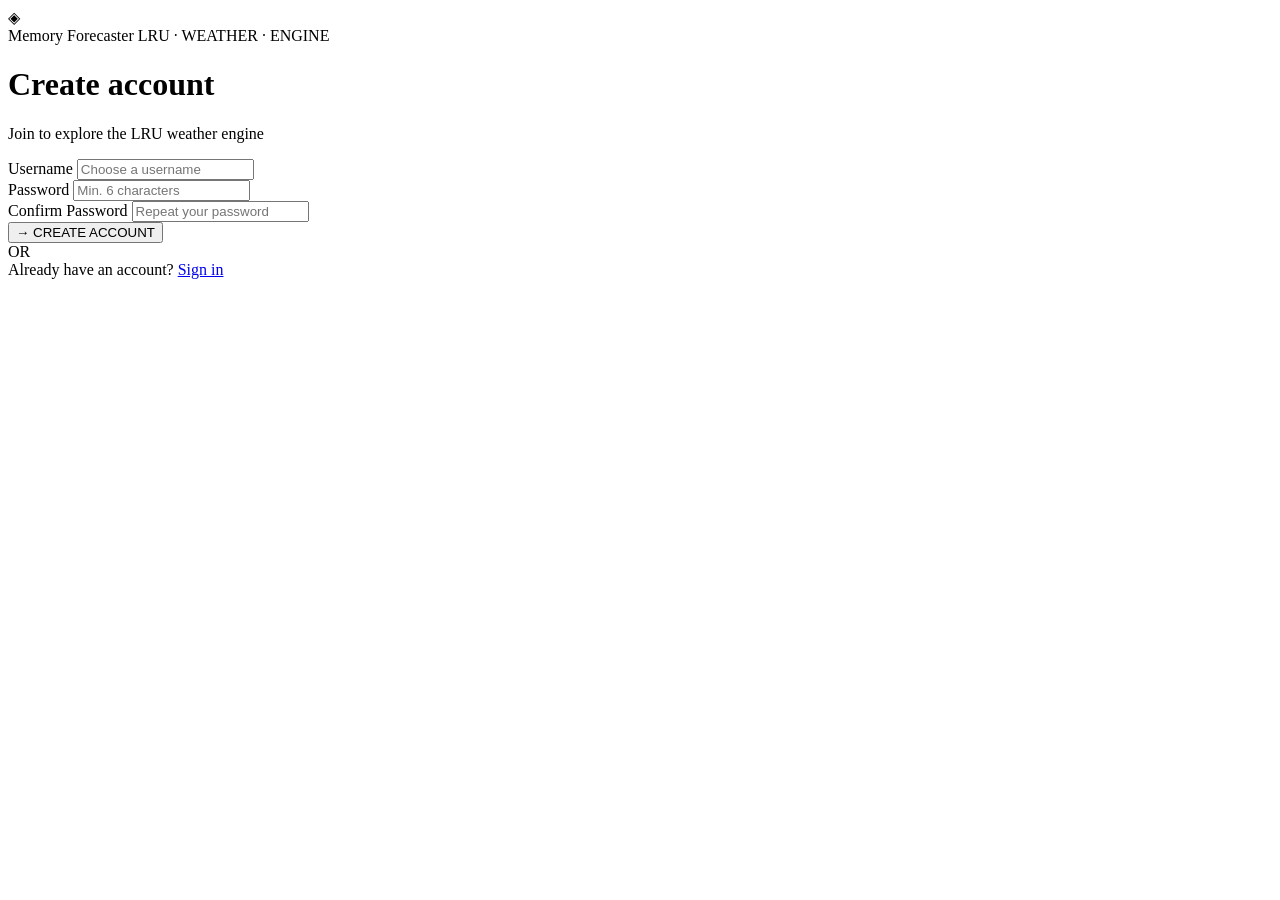
==== frontend/register.html @ c1fd7a1a "Add registration page HTML structure This file contains the HTML structure for the registration page" ====
<!DOCTYPE html>
<html lang="en">
<head>
  <meta charset="UTF-8"/>
  <meta name="viewport" content="width=device-width, initial-scale=1.0"/>
  <title>Memory Forecaster — Register</title>
  <link href="https://fonts.googleapis.com/css2?family=Cormorant+Garamond:ital,wght@0,400;0,600;0,700;1,400;1,700&family=DM+Mono:wght@300;400;500&display=swap" rel="stylesheet"/>
  <link rel="stylesheet" href="auth.css" />
</head>
<body>
  <div class="blob blob-1"></div>
  <div class="blob blob-2"></div>
  <div class="blob blob-3"></div>

  <div class="card">
    <div class="brand">
      <div class="brand-mark">◈</div>
      <div class="brand-text">
        <span class="brand-name">Memory Forecaster</span>
        <span class="brand-sub">LRU · WEATHER · ENGINE</span>
      </div>
    </div>

    <h1>Create account</h1>
    <p class="subtitle">Join to explore the LRU weather engine</p>

    <div class="error-msg"   id="error-msg"></div>
    <div class="success-msg" id="success-msg"></div>

    <div class="field">
      <label>Username</label>
      <input type="text" id="reg-username" placeholder="Choose a username" autocomplete="username"/>
    </div>
    <div class="field">
      <label>Password</label>
      <input type="password" id="reg-password" placeholder="Min. 6 characters" oninput="checkStrength(this.value)" autocomplete="new-password"/>
      <div class="strength-wrap"><div class="strength-bar" id="strength-bar"></div></div>
      <div class="strength-lbl" id="strength-lbl"></div>
    </div>
    <div class="field">
      <label>Confirm Password</label>
      <input type="password" id="reg-confirm" placeholder="Repeat your password" autocomplete="new-password"/>
    </div>

    <button class="btn-submit" onclick="handleRegister()">→ CREATE ACCOUNT</button>

    <div class="divider"><span>OR</span></div>
    <div class="link-row">Already have an account? <a href="login.html">Sign in</a></div>
  </div>

  <script>
    const USERS_KEY='mf_users',SESSION_KEY='mf_session';
    function getUsers(){const u=JSON.parse(localStorage.getItem(USERS_KEY)||'{}');if(!u['admin']){u['admin']={password:'admin1234',role:'ADMIN',avatar:'A'};localStorage.setItem(USERS_KEY,JSON.stringify(u));}return u;}
    function checkStrength(pw){
      const bar=document.getElementById('strength-bar'),lbl=document.getElementById('strength-lbl');
      if(!pw){bar.style.width='0%';lbl.textContent='';return;}
      let s=0;if(pw.length>=6)s++;if(pw.length>=10)s++;if(/[A-Z]/.test(pw))s++;if(/[0-9]/.test(pw))s++;if(/[^A-Za-z0-9]/.test(pw))s++;
      const L=[{w:'20%',c:'#b23a48',t:'Weak'},{w:'40%',c:'#c96040',t:'Fair'},{w:'60%',c:'#c89040',t:'Moderate'},{w:'80%',c:'#708840',t:'Strong'},{w:'100%',c:'#508040',t:'Very strong'}];
      const l=L[Math.min(s-1,4)]||L[0];bar.style.width=l.w;bar.style.background=l.c;lbl.textContent=l.t;lbl.style.color=l.c;
    }
    function handleRegister(){
      const username=document.getElementById('reg-username').value.trim().toLowerCase();
      const password=document.getElementById('reg-password').value;
      const confirm=document.getElementById('reg-confirm').value;
      const err=document.getElementById('error-msg'),suc=document.getElementById('success-msg');
      err.style.display='none';suc.style.display='none';
      if(!username||!password||!confirm){err.textContent='⚠ Please fill in all fields.';err.style.display='block';return;}
      if(username.length<3){err.textContent='⚠ Username must be at least 3 characters.';err.style.display='block';return;}
      if(password.length<6){err.textContent='⚠ Password must be at least 6 characters.';err.style.display='block';return;}
      if(password!==confirm){err.textContent='⚠ Passwords do not match.';err.style.display='block';return;}
      const users=getUsers();
      if(users[username]){err.textContent='⚠ Username already taken.';err.style.display='block';return;}
      users[username]={password,role:'USER',avatar:username[0].toUpperCase()};
      localStorage.setItem(USERS_KEY,JSON.stringify(users));
      suc.textContent='✓ Account created! Redirecting…';suc.style.display='block';
      setTimeout(()=>window.location.href='login.html',1400);
    }
    document.addEventListener('keydown',e=>{if(e.key==='Enter')handleRegister();});
    if(localStorage.getItem(SESSION_KEY))window.location.href='index.html';
    getUsers();
  </script>
</body>
</html>
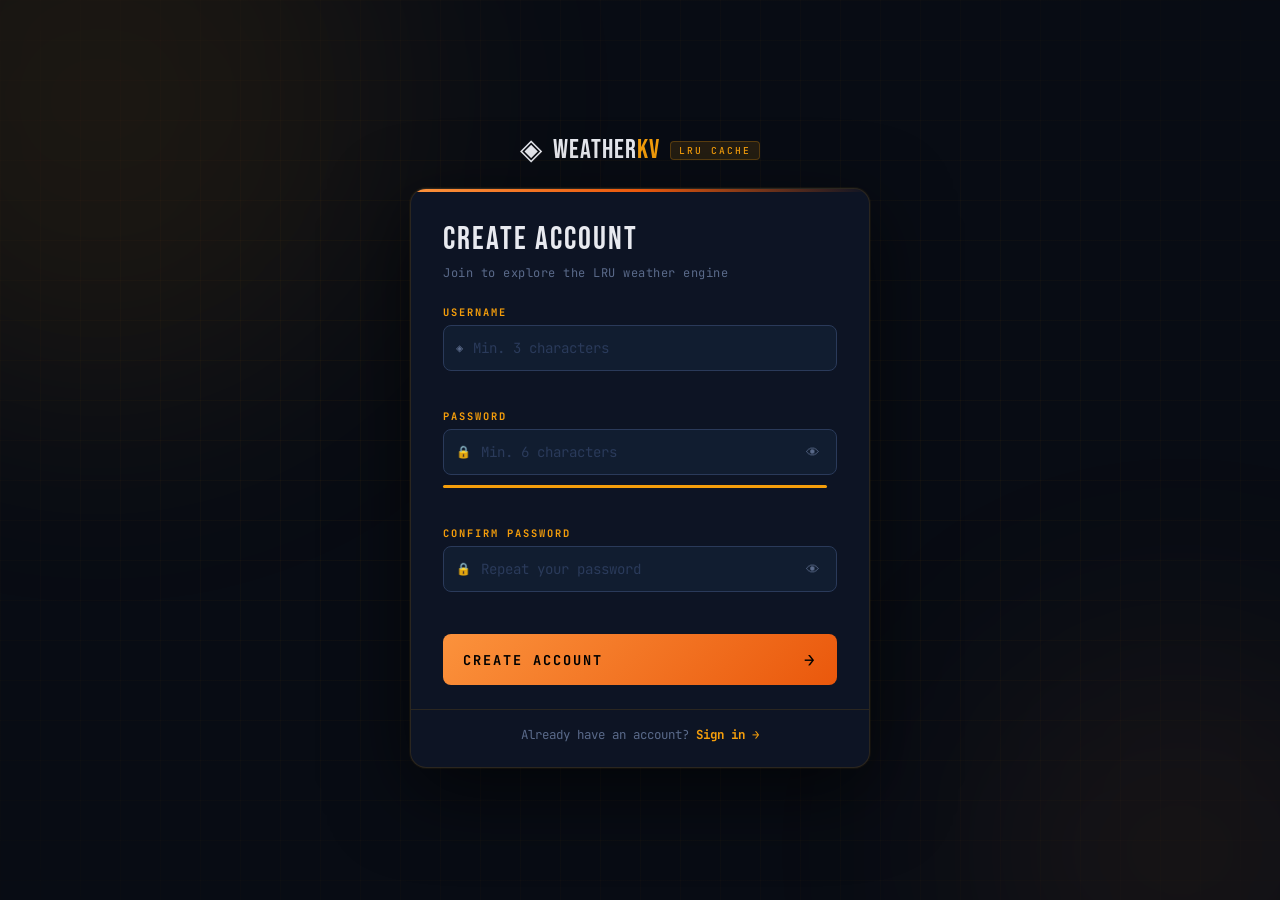
==== commit 77d9e180: "fix: resolve all broken functionality and update README - backend/main.py: remove duplicate FastAPI " ====
--- a/frontend/register.html
+++ b/frontend/register.html
@@ -4,79 +4,147 @@
   <meta charset="UTF-8"/>
   <meta name="viewport" content="width=device-width, initial-scale=1.0"/>
   <title>Memory Forecaster — Register</title>
-  <link href="https://fonts.googleapis.com/css2?family=Cormorant+Garamond:ital,wght@0,400;0,600;0,700;1,400;1,700&family=DM+Mono:wght@300;400;500&display=swap" rel="stylesheet"/>
+  <link href="https://fonts.googleapis.com/css2?family=JetBrains+Mono:wght@300;400;500;700&family=Bebas+Neue&display=swap" rel="stylesheet"/>
   <link rel="stylesheet" href="auth.css" />
 </head>
 <body>
-  <div class="blob blob-1"></div>
-  <div class="blob blob-2"></div>
-  <div class="blob blob-3"></div>
+  <div class="grid-bg"></div>
+  <div class="glow glow-a"></div>
+  <div class="glow glow-b"></div>
 
-  <div class="card">
-    <div class="brand">
-      <div class="brand-mark">◈</div>
-      <div class="brand-text">
-        <span class="brand-name">Memory Forecaster</span>
-        <span class="brand-sub">LRU · WEATHER · ENGINE</span>
+  <div class="auth-wrapper">
+
+    <div class="auth-brand">
+      <span class="brand-icon">◈</span>
+      <span class="brand-name">Weather<span class="brand-kv">KV</span></span>
+      <span class="brand-tag">LRU CACHE</span>
+    </div>
+
+    <div class="auth-card">
+      <div class="card-accent-line register"></div>
+      <div class="card-header">
+        <div class="card-title">CREATE ACCOUNT</div>
+        <div class="card-sub">Join to explore the LRU weather engine</div>
+      </div>
+
+      <div class="auth-form">
+        <div class="auth-msg error hidden" id="error-msg"></div>
+        <div class="auth-msg success hidden" id="success-msg"></div>
+
+        <div class="field-group">
+          <label class="field-label">USERNAME</label>
+          <div class="field-wrap">
+            <span class="field-icon">◈</span>
+            <input type="text" id="reg-username" class="field-input" placeholder="Min. 3 characters" autocomplete="username"/>
+          </div>
+          <div class="field-err" id="username-err"></div>
+        </div>
+
+        <div class="field-group">
+          <label class="field-label">PASSWORD</label>
+          <div class="field-wrap">
+            <span class="field-icon">🔒</span>
+            <input type="password" id="reg-password" class="field-input" placeholder="Min. 6 characters"
+              oninput="checkStrength(this.value)" autocomplete="new-password"/>
+            <button type="button" class="eye-btn" id="eye-pw" onclick="togglePw('reg-password','eye-pw')">👁</button>
+          </div>
+          <div class="strength-bar-wrap">
+            <div class="strength-bar" id="strength-bar" style="width:0%"></div>
+            <span class="strength-label" id="strength-lbl"></span>
+          </div>
+          <div class="field-err" id="password-err"></div>
+        </div>
+
+        <div class="field-group">
+          <label class="field-label">CONFIRM PASSWORD</label>
+          <div class="field-wrap">
+            <span class="field-icon">🔒</span>
+            <input type="password" id="reg-confirm" class="field-input" placeholder="Repeat your password" autocomplete="new-password"/>
+            <button type="button" class="eye-btn" id="eye-cf" onclick="togglePw('reg-confirm','eye-cf')">👁</button>
+          </div>
+          <div class="field-err" id="confirm-err"></div>
+        </div>
+
+        <button class="btn-primary register" type="button" onclick="handleRegister()">
+          <span>CREATE ACCOUNT</span>
+          <span class="btn-arrow">→</span>
+        </button>
+      </div>
+
+      <div class="card-footer">
+        Already have an account? <a href="login.html" class="link-main">Sign in →</a>
       </div>
     </div>
 
-    <h1>Create account</h1>
-    <p class="subtitle">Join to explore the LRU weather engine</p>
-
-    <div class="error-msg"   id="error-msg"></div>
-    <div class="success-msg" id="success-msg"></div>
-
-    <div class="field">
-      <label>Username</label>
-      <input type="text" id="reg-username" placeholder="Choose a username" autocomplete="username"/>
-    </div>
-    <div class="field">
-      <label>Password</label>
-      <input type="password" id="reg-password" placeholder="Min. 6 characters" oninput="checkStrength(this.value)" autocomplete="new-password"/>
-      <div class="strength-wrap"><div class="strength-bar" id="strength-bar"></div></div>
-      <div class="strength-lbl" id="strength-lbl"></div>
-    </div>
-    <div class="field">
-      <label>Confirm Password</label>
-      <input type="password" id="reg-confirm" placeholder="Repeat your password" autocomplete="new-password"/>
-    </div>
-
-    <button class="btn-submit" onclick="handleRegister()">→ CREATE ACCOUNT</button>
-
-    <div class="divider"><span>OR</span></div>
-    <div class="link-row">Already have an account? <a href="login.html">Sign in</a></div>
   </div>
 
   <script>
-    const USERS_KEY='mf_users',SESSION_KEY='mf_session';
-    function getUsers(){const u=JSON.parse(localStorage.getItem(USERS_KEY)||'{}');if(!u['admin']){u['admin']={password:'admin1234',role:'ADMIN',avatar:'A'};localStorage.setItem(USERS_KEY,JSON.stringify(u));}return u;}
-    function checkStrength(pw){
-      const bar=document.getElementById('strength-bar'),lbl=document.getElementById('strength-lbl');
-      if(!pw){bar.style.width='0%';lbl.textContent='';return;}
-      let s=0;if(pw.length>=6)s++;if(pw.length>=10)s++;if(/[A-Z]/.test(pw))s++;if(/[0-9]/.test(pw))s++;if(/[^A-Za-z0-9]/.test(pw))s++;
-      const L=[{w:'20%',c:'#b23a48',t:'Weak'},{w:'40%',c:'#c96040',t:'Fair'},{w:'60%',c:'#c89040',t:'Moderate'},{w:'80%',c:'#708840',t:'Strong'},{w:'100%',c:'#508040',t:'Very strong'}];
-      const l=L[Math.min(s-1,4)]||L[0];bar.style.width=l.w;bar.style.background=l.c;lbl.textContent=l.t;lbl.style.color=l.c;
+    const USERS_KEY = 'mf_users', SESSION_KEY = 'mf_session';
+
+    function getUsers() {
+      const u = JSON.parse(localStorage.getItem(USERS_KEY) || '{}');
+      if (!u['admin']) { u['admin'] = { password: 'admin1234', role: 'ADMIN', avatar: 'A' }; localStorage.setItem(USERS_KEY, JSON.stringify(u)); }
+      return u;
     }
-    function handleRegister(){
-      const username=document.getElementById('reg-username').value.trim().toLowerCase();
-      const password=document.getElementById('reg-password').value;
-      const confirm=document.getElementById('reg-confirm').value;
-      const err=document.getElementById('error-msg'),suc=document.getElementById('success-msg');
-      err.style.display='none';suc.style.display='none';
-      if(!username||!password||!confirm){err.textContent='⚠ Please fill in all fields.';err.style.display='block';return;}
-      if(username.length<3){err.textContent='⚠ Username must be at least 3 characters.';err.style.display='block';return;}
-      if(password.length<6){err.textContent='⚠ Password must be at least 6 characters.';err.style.display='block';return;}
-      if(password!==confirm){err.textContent='⚠ Passwords do not match.';err.style.display='block';return;}
-      const users=getUsers();
-      if(users[username]){err.textContent='⚠ Username already taken.';err.style.display='block';return;}
-      users[username]={password,role:'USER',avatar:username[0].toUpperCase()};
-      localStorage.setItem(USERS_KEY,JSON.stringify(users));
-      suc.textContent='✓ Account created! Redirecting…';suc.style.display='block';
-      setTimeout(()=>window.location.href='login.html',1400);
+
+    function togglePw(inputId, btnId) {
+      const pw = document.getElementById(inputId);
+      const btn = document.getElementById(btnId);
+      if (pw.type === 'password') { pw.type = 'text'; btn.textContent = '🙈'; }
+      else { pw.type = 'password'; btn.textContent = '👁'; }
     }
-    document.addEventListener('keydown',e=>{if(e.key==='Enter')handleRegister();});
-    if(localStorage.getItem(SESSION_KEY))window.location.href='index.html';
+
+    function checkStrength(pw) {
+      const bar = document.getElementById('strength-bar');
+      const lbl = document.getElementById('strength-lbl');
+      if (!pw) { bar.style.width = '0%'; lbl.textContent = ''; return; }
+      let s = 0;
+      if (pw.length >= 6) s++;
+      if (pw.length >= 10) s++;
+      if (/[A-Z]/.test(pw)) s++;
+      if (/[0-9]/.test(pw)) s++;
+      if (/[^A-Za-z0-9]/.test(pw)) s++;
+      const L = [
+        { w: '20%', c: '#ef4444', t: 'WEAK' },
+        { w: '40%', c: '#f97316', t: 'FAIR' },
+        { w: '60%', c: '#eab308', t: 'MODERATE' },
+        { w: '80%', c: '#84cc16', t: 'STRONG' },
+        { w: '100%', c: '#22c55e', t: 'VERY STRONG' }
+      ];
+      const l = L[Math.min(s - 1, 4)] || L[0];
+      bar.style.width = l.w; bar.style.background = l.c;
+      lbl.textContent = l.t; lbl.style.color = l.c;
+    }
+
+    function showError(msg) {
+      const el = document.getElementById('error-msg');
+      document.getElementById('success-msg').classList.add('hidden');
+      el.textContent = msg; el.classList.remove('hidden');
+    }
+    function showSuccess(msg) {
+      const el = document.getElementById('success-msg');
+      document.getElementById('error-msg').classList.add('hidden');
+      el.textContent = msg; el.classList.remove('hidden');
+    }
+
+    function handleRegister() {
+      const username = document.getElementById('reg-username').value.trim().toLowerCase();
+      const password = document.getElementById('reg-password').value;
+      const confirm  = document.getElementById('reg-confirm').value;
+      if (!username || !password || !confirm) { showError('⚠ Please fill in all fields.'); return; }
+      if (username.length < 3) { showError('⚠ Username must be at least 3 characters.'); return; }
+      if (password.length < 6) { showError('⚠ Password must be at least 6 characters.'); return; }
+      if (password !== confirm) { showError('⚠ Passwords do not match.'); return; }
+      const users = getUsers();
+      if (users[username]) { showError('⚠ Username already taken.'); return; }
+      users[username] = { password, role: 'USER', avatar: username[0].toUpperCase() };
+      localStorage.setItem(USERS_KEY, JSON.stringify(users));
+      showSuccess('✓ Account created! Redirecting…');
+      setTimeout(() => window.location.href = 'login.html', 1400);
+    }
+
+    document.addEventListener('keydown', e => { if (e.key === 'Enter') handleRegister(); });
+    if (localStorage.getItem(SESSION_KEY)) window.location.href = 'index.html';
     getUsers();
   </script>
 </body>
--- a/frontend/auth.css
+++ b/frontend/auth.css
@@ -0,0 +1,251 @@
+/* ================================================================
+   auth.css — WeatherKV Login & Register
+   Aesthetic: Deep navy / amber-orange terminal glow
+   ================================================================ */
+
+*, *::before, *::after { box-sizing: border-box; margin: 0; padding: 0; }
+
+:root {
+  --bg:       #080c14;
+  --surface:  #0d1424;
+  --surface2: #111d30;
+  --border:   rgba(255,165,0,0.12);
+  --amber:    #f59e0b;
+  --amber2:   #fb923c;
+  --orange:   #ea580c;
+  --blue:     #1e40af;
+  --text:     #e8eaf0;
+  --muted:    #5a6a8a;
+  --dim:      #2a3a5a;
+  --green:    #22c55e;
+  --red:      #ef4444;
+  --font:     'JetBrains Mono', monospace;
+  --font-d:   'Bebas Neue', sans-serif;
+}
+
+body {
+  font-family: var(--font);
+  background: var(--bg);
+  color: var(--text);
+  min-height: 100vh;
+  display: flex;
+  align-items: center;
+  justify-content: center;
+  padding: 24px;
+  overflow-x: hidden;
+}
+
+/* ── Animated grid background ── */
+.grid-bg {
+  position: fixed; inset: 0; z-index: 0; pointer-events: none;
+  background-image:
+    linear-gradient(rgba(245,158,11,0.04) 1px, transparent 1px),
+    linear-gradient(90deg, rgba(245,158,11,0.04) 1px, transparent 1px);
+  background-size: 40px 40px;
+  mask-image: radial-gradient(ellipse 80% 80% at 50% 50%, black 30%, transparent 100%);
+}
+
+/* ── Glow blobs ── */
+.glow {
+  position: fixed; border-radius: 50%;
+  filter: blur(120px); pointer-events: none; z-index: 0;
+}
+.glow-a {
+  width: 600px; height: 600px;
+  top: -200px; left: -200px;
+  background: rgba(245,158,11,0.08);
+  animation: floatA 14s ease-in-out infinite alternate;
+}
+.glow-b {
+  width: 400px; height: 400px;
+  bottom: -150px; right: -100px;
+  background: rgba(251,146,60,0.07);
+  animation: floatB 18s ease-in-out infinite alternate;
+}
+@keyframes floatA { to { transform: translate(60px, 40px); } }
+@keyframes floatB { to { transform: translate(-40px, -60px); } }
+
+/* ── Wrapper ── */
+.auth-wrapper {
+  position: relative; z-index: 1;
+  width: 100%; max-width: 460px;
+  display: flex; flex-direction: column;
+  align-items: center; gap: 20px;
+}
+
+/* ── Brand ── */
+.auth-brand {
+  display: flex; align-items: center; gap: 10px;
+  font-family: var(--font-d);
+  letter-spacing: 1px;
+}
+.brand-icon { font-size: 1.8rem; }
+.brand-name { font-size: 1.7rem; color: var(--text); }
+.brand-kv   { color: var(--amber); }
+.brand-tag  {
+  font-family: var(--font); font-size: 0.6rem;
+  background: rgba(245,158,11,0.12);
+  border: 1px solid rgba(245,158,11,0.25);
+  color: var(--amber); padding: 2px 8px;
+  border-radius: 4px; letter-spacing: 2px;
+  font-weight: 500;
+}
+
+/* ── Card ── */
+.auth-card {
+  width: 100%;
+  background: var(--surface);
+  border: 1px solid var(--border);
+  border-radius: 16px;
+  overflow: hidden;
+  box-shadow: 0 0 0 1px rgba(255,165,0,0.05), 0 24px 80px rgba(0,0,0,0.6);
+}
+
+.card-accent-line {
+  height: 3px;
+  background: linear-gradient(90deg, var(--amber), var(--amber2), transparent);
+}
+.card-accent-line.register {
+  background: linear-gradient(90deg, var(--amber2), var(--orange), transparent);
+}
+
+.card-header { padding: 28px 32px 0; }
+.card-title {
+  font-family: var(--font-d);
+  font-size: 2rem; letter-spacing: 2px; color: var(--text);
+  margin-bottom: 6px;
+}
+.card-sub { font-size: 0.75rem; color: var(--muted); letter-spacing: 0.5px; }
+
+/* ── Form ── */
+.auth-form { padding: 24px 32px; display: flex; flex-direction: column; gap: 18px; }
+
+.field-group { display: flex; flex-direction: column; gap: 6px; }
+.field-label {
+  font-size: 0.65rem; letter-spacing: 2px;
+  color: var(--amber); font-weight: 700;
+}
+
+.field-wrap {
+  display: flex; align-items: center;
+  background: var(--surface2);
+  border: 1px solid var(--dim);
+  border-radius: 8px;
+  padding: 0 12px;
+  transition: border-color 0.2s, box-shadow 0.2s;
+}
+.field-wrap:focus-within {
+  border-color: var(--amber);
+  box-shadow: 0 0 0 2px rgba(245,158,11,0.15);
+}
+
+.field-icon { font-size: 0.75rem; color: var(--muted); flex-shrink: 0; margin-right: 10px; }
+
+.field-input {
+  flex: 1; background: none; border: none; outline: none;
+  color: var(--text); font-family: var(--font);
+  font-size: 0.88rem; padding: 13px 0;
+  caret-color: var(--amber);
+}
+.field-input::placeholder { color: var(--dim); }
+
+.field-select { cursor: pointer; }
+.field-select option { background: var(--surface2); }
+
+.eye-btn {
+  background: none; border: none; cursor: pointer;
+  font-size: 0.85rem; color: var(--muted); padding: 4px;
+  transition: color 0.2s;
+}
+.eye-btn:hover { color: var(--amber); }
+
+.field-err { font-size: 0.7rem; color: var(--red); min-height: 14px; }
+
+/* Strength bar */
+.strength-bar-wrap {
+  display: flex; align-items: center; gap: 10px;
+  margin-top: 4px;
+}
+.strength-bar {
+  height: 3px; border-radius: 3px;
+  background: var(--amber);
+  transition: width 0.3s, background 0.3s;
+  flex: 1;
+}
+.strength-label { font-size: 0.65rem; letter-spacing: 1px; font-weight: 700; }
+
+/* Row */
+.field-row { display: flex; justify-content: space-between; align-items: center; }
+
+/* Checkbox */
+.checkbox-label {
+  display: flex; align-items: center; gap: 8px;
+  font-size: 0.78rem; color: var(--muted); cursor: pointer;
+}
+.checkbox-label input { display: none; }
+.checkmark {
+  width: 16px; height: 16px;
+  border: 1px solid var(--dim);
+  border-radius: 4px; background: var(--surface2);
+  transition: all 0.2s; flex-shrink: 0;
+  display: flex; align-items: center; justify-content: center;
+}
+.checkbox-label input:checked + .checkmark {
+  background: var(--amber); border-color: var(--amber);
+}
+.checkbox-label input:checked + .checkmark::after {
+  content: "✓"; font-size: 0.7rem; color: #000; font-weight: 900;
+}
+
+.link-sm { font-size: 0.75rem; color: var(--amber); text-decoration: none; }
+.link-sm:hover { text-decoration: underline; }
+
+/* ── Primary Button ── */
+.btn-primary {
+  display: flex; justify-content: space-between; align-items: center;
+  width: 100%; padding: 14px 20px;
+  background: linear-gradient(135deg, var(--amber), var(--amber2));
+  border: none; border-radius: 8px;
+  color: #000; font-family: var(--font);
+  font-size: 0.85rem; font-weight: 700; letter-spacing: 2px;
+  cursor: pointer; margin-top: 4px;
+  transition: opacity 0.2s, transform 0.15s;
+}
+.btn-primary:hover { opacity: 0.9; transform: translateY(-1px); }
+.btn-primary:active { transform: scale(0.98); }
+.btn-primary.register {
+  background: linear-gradient(135deg, var(--amber2), var(--orange));
+}
+.btn-primary.loading { opacity: 0.6; pointer-events: none; }
+.btn-arrow { font-size: 1.1rem; transition: transform 0.2s; }
+.btn-primary:hover .btn-arrow { transform: translateX(4px); }
+
+/* ── Messages ── */
+.auth-msg {
+  padding: 10px 14px; border-radius: 8px;
+  font-size: 0.78rem; letter-spacing: 0.3px;
+}
+.auth-msg.success { background: rgba(34,197,94,0.1); color: var(--green); border: 1px solid rgba(34,197,94,0.25); }
+.auth-msg.error   { background: rgba(239,68,68,0.1); color: var(--red); border: 1px solid rgba(239,68,68,0.25); }
+
+/* ── Footer ── */
+.card-footer {
+  padding: 16px 32px 24px;
+  font-size: 0.78rem; color: var(--muted);
+  border-top: 1px solid var(--border);
+  text-align: center;
+}
+.link-main { color: var(--amber); text-decoration: none; font-weight: 700; }
+.link-main:hover { text-decoration: underline; }
+
+/* ── Demo hint ── */
+.demo-hint {
+  display: flex; align-items: center; gap: 12px;
+  background: rgba(245,158,11,0.06);
+  border: 1px dashed rgba(245,158,11,0.2);
+  border-radius: 8px; padding: 10px 16px;
+}
+.hint-label { font-size: 0.6rem; letter-spacing: 2px; color: var(--amber); }
+.demo-hint code { font-size: 0.78rem; color: var(--text); }
+
+.hidden { display: none !important; }
